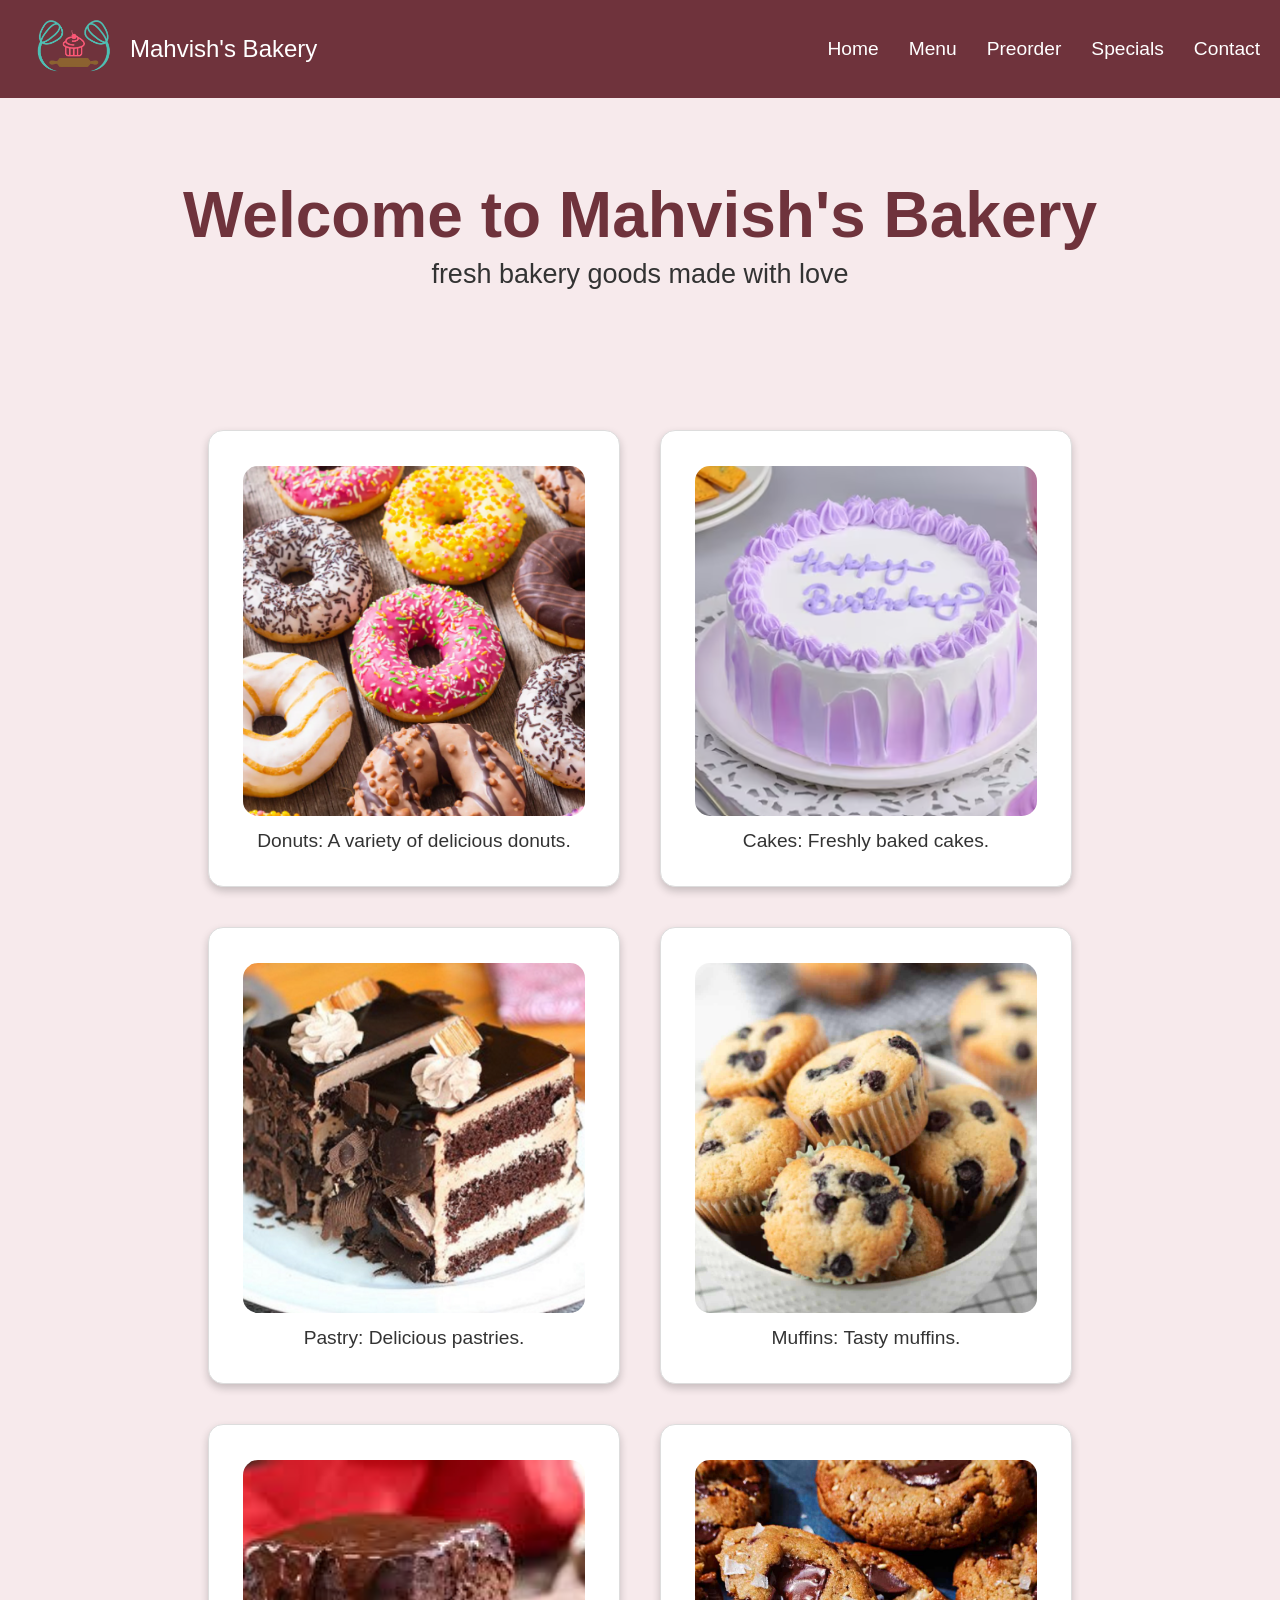
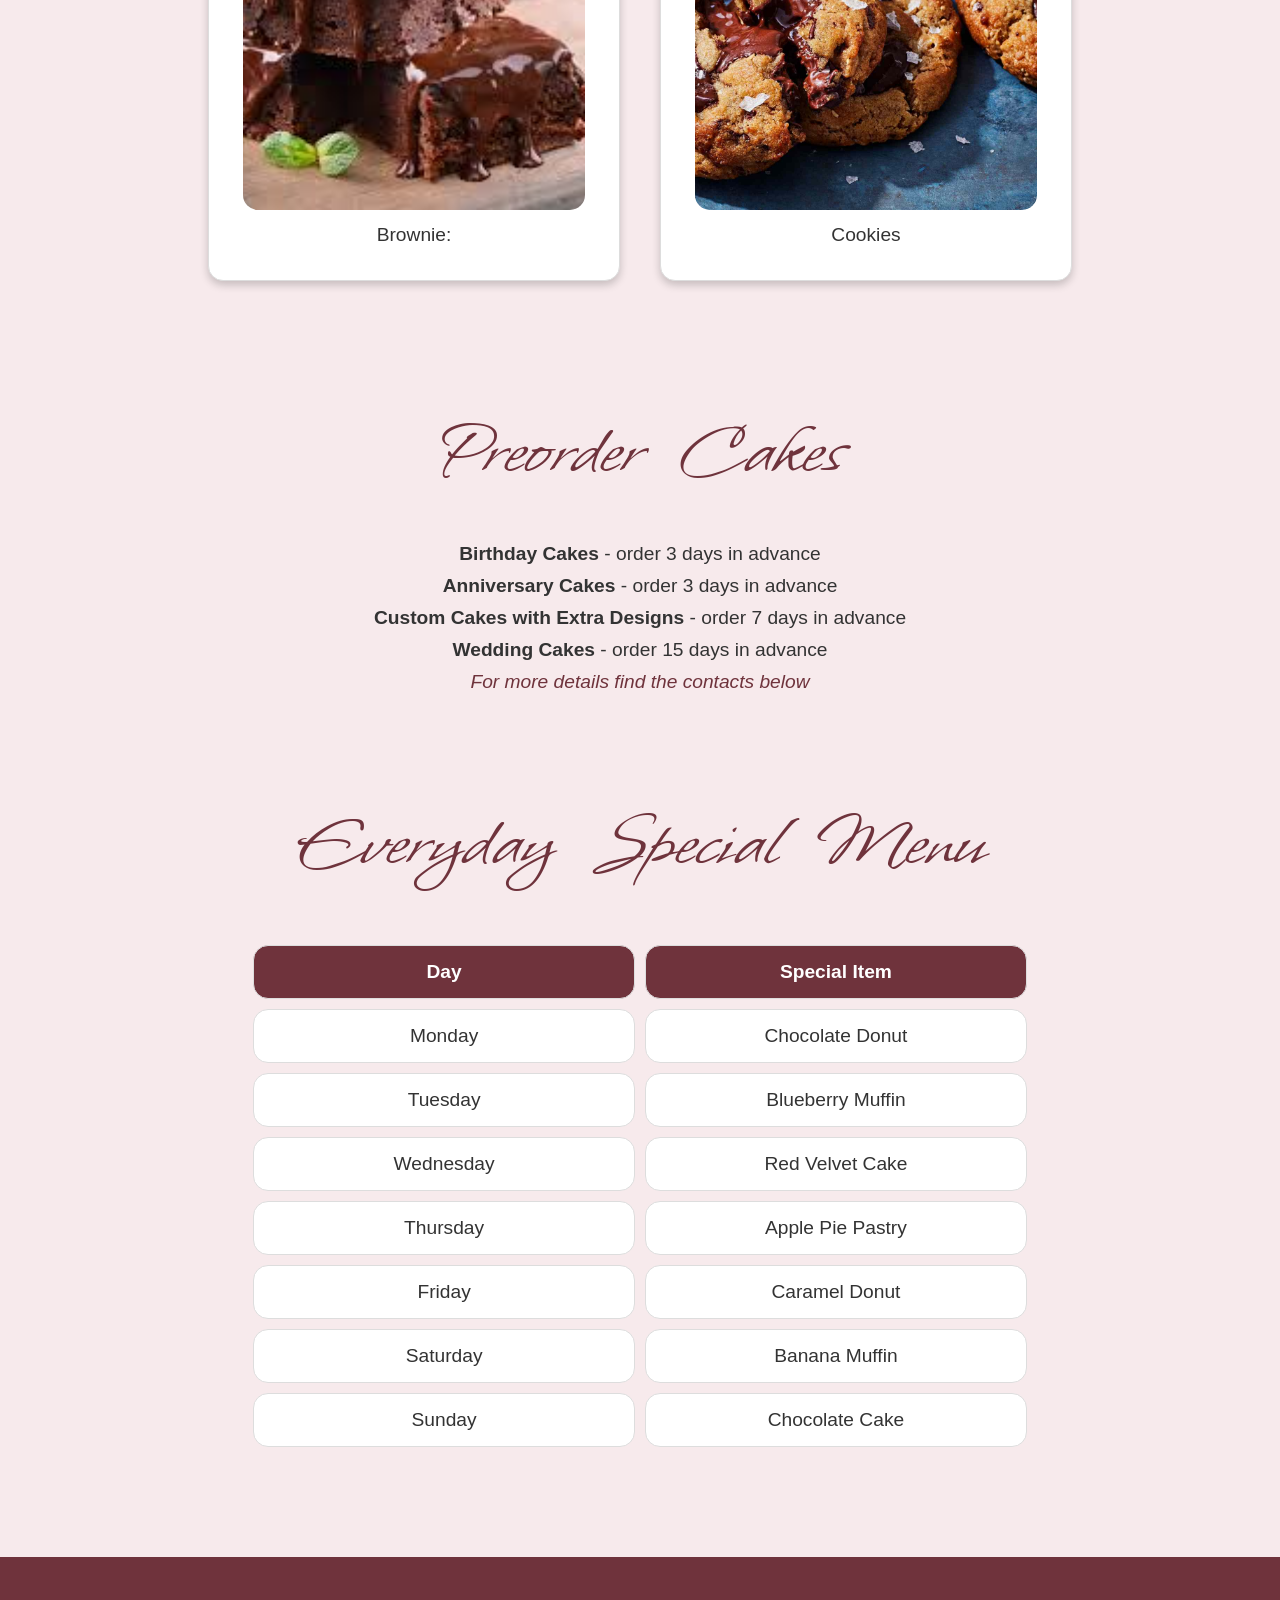
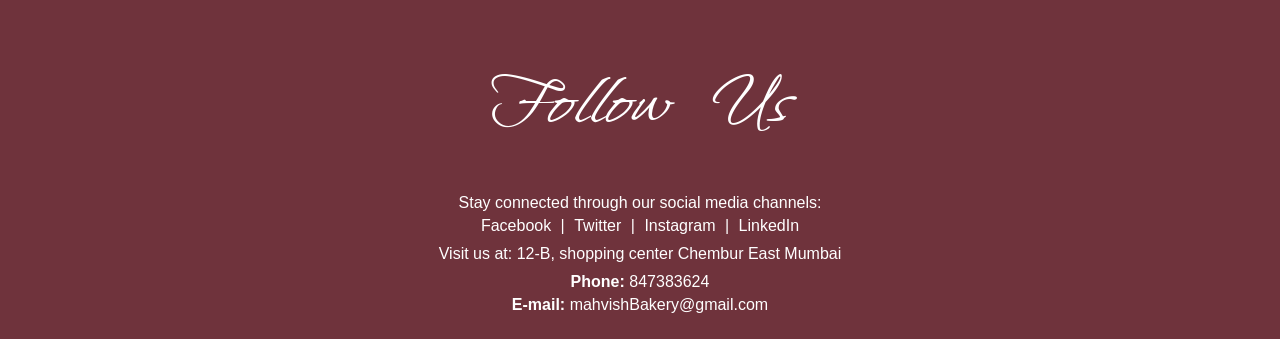
==== index.html @ 51daac36 "pwa 7" ====
<!DOCTYPE html>
<html lang="en">

<head>
    <meta charset="UTF-8">
    <title>Mahvish's Bakery</title>

    <link rel="manifest" href="manifest.json" />

    <!-- Theme color for the PWA -->
    <meta name="theme-color" content="#000000">
    <link rel="stylesheet" href="styles.css">
    <link rel="preconnect" href="https://fonts.googleapis.com">
    <link rel="preconnect" href="https://fonts.gstatic.com" crossorigin>
    <link href="https://fonts.googleapis.com/css2?family=Whisper&display=swap" rel="stylesheet">
</head>

<body>

    <nav>
        <div class="logo">
            <img src="assets/logo.png" alt="Bakery Logo" width="50" height="50">
            <span>Mahvish's Bakery</span>
        </div>
        <ul>
            <li><a href="#home">Home</a></li>
            <li><a href="#menu">Menu</a></li>
            <li><a href="#preorder">Preorder</a></li>
            <li><a href="#specials">Specials</a></li>
            <li><a href="#contact">Contact</a></li>
        </ul>
    </nav>

    <header>
        <h1>Welcome to Mahvish's Bakery</h1>
        <p>fresh bakery goods made with love</p>
    </header>

    <section id="top-menu">

        <div class="individual-item">
            <img src="assets/donuts.png" alt="Donuts">
            <p> Donuts: A variety of delicious donuts.</p>
        </div>

        <div class="individual-item">
            <img src="assets/cakes.png" alt="Cakes">
            <p> Cakes: Freshly baked cakes.</p>
        </div>

        <div class="individual-item">
            <img src="assets/pastry.png" alt="Pastry">
            <p>Pastry: Delicious pastries.</p>

        </div>

        <div class="individual-item">
            <img src="assets/muffins.png" alt="Muffins">
            <p> Muffins: Tasty muffins.</p>
        </div>

        <div class="individual-item">
            <img src="assets/brownie.png" alt="Brownie">
            <p> Brownie: </p>
        </div>

        <div class="individual-item">
            <img src="assets/cookies.png" alt="cookies">
            <p>Cookies</p>
        </div>


    </section>

    <section id="preorder">
        <h2>Preorder Cakes</h2>
        <ul type="none">

            <li>
                <strong> Birthday Cakes</strong> - order 3 days in advance
            </li>

            <li>
                <strong>Anniversary Cakes </strong>- order 3 days in advance
            </li>

            <li><strong>Custom Cakes with Extra Designs</strong> - order 7 days in advance</li>

            <li><strong>Wedding Cakes</strong> - order 15 days in advance
            </li>
            <li>For more details find the contacts below</li>

        </ul>

    </section>



    <section id="specials">
        <h2>Everyday Special Menu</h2>
        <table>
            <thead>
                <tr>
                    <th>Day</th>
                    <th>Special Item</th>
                </tr>
            </thead>

            <tr>
                <td>Monday</td>
                <td>Chocolate Donut</td>
            </tr>
            <tr>
                <td>Tuesday</td>
                <td>Blueberry Muffin</td>
            </tr>
            <tr>
                <td>Wednesday</td>
                <td>Red Velvet Cake</td>
            </tr>
            <tr>
                <td>Thursday</td>
                <td>Apple Pie Pastry</td>
            </tr>
            <tr>
                <td>Friday</td>
                <td>Caramel Donut</td>
            </tr>
            <tr>
                <td>Saturday</td>
                <td>Banana Muffin</td>
            </tr>
            <tr>
                <td>Sunday</td>
                <td>Chocolate Cake</td>
            </tr>
        </table>
    </section>

    <footer>

        <hr>
        <h2 style="color: white;">Follow Us</h2>
        <p>Stay connected through our social media channels:</p>
        <a href="https://facebook.com/ourbakery">Facebook</a> |
        <a href="https://twitter.com/ourbakery">Twitter</a> |
        <a href="https://instagram.com/ourbakery">Instagram</a> |
        <a href="https://linkedin.com/company/ourbakery">LinkedIn</a>

        <address>
            Visit us at:
            12-B, shopping center
            Chembur East
            Mumbai


        </address>
        <p><b>Phone: </b> 847383624</p>
        <p><b>E-mail: </b> mahvishBakery@gmail.com</p>

    </footer>

    <script>
        if ('serviceWorker' in navigator) {
          window.addEventListener('load', () => {
            navigator.serviceWorker.register('/service-worker.js')
              .then((registration) => {
                console.log('Service Worker registered with scope: ', registration.scope);
              })
              .catch((error) => {
                console.log('Service Worker registration failed: ', error);
              });
          });
        }
      </script>
      

</body>

</html>
---- styles.css ----
body {
    font-family: Arial, sans-serif;
    margin: 0;
    padding: 0;
    background-color: #f7eaec;
    color: #333;

}


nav {
    display: flex;
    justify-content: space-between;
    align-items: center;
    background-color: #6f333c;
    padding: 10px 20px;
}

nav .logo {
    display: flex;
    align-items: center;
}

nav .logo img {
    margin-right: 10px;
    height: auto;
    width: 100px;
}

nav .logo span {
    font-size: 1.5em;
    color: white;
}

nav > ul {
    list-style-type: none;
    margin: 0;
    padding: 0;
    display: flex;
}

nav ul li {
    margin-left: 30px;
}

nav ul li a {
    color: white;
    text-decoration: none;
    font-size: 1.2em;
    position: relative;
}

nav ul li a::after {
    content: '';
    display: block;
    height: 2px;
    background-color: #f7eaec;
    width: 0;
    position: absolute;
    left: 0;
    bottom: -5px;
    transition: width 0.3s ease;
}

nav ul li a:hover::after {
    width: 100%;
}

h2 {
    font-size: 5em;
    margin-bottom: 40px;
    color: #6f333c;
    font-family: "Whisper", cursive;
    font-weight: 400;
    font-style: normal;
    word-spacing: 25px;
}

header {
    text-align: center;
    padding: 20px 0;
    font-size: 2em;
}

header h1 {
    margin: 60px 0 7px 0;
    color: #6f333c;
}

header p {
    margin: 0;
    font-size: 27px;
    font-family: Verdana, Geneva, Tahoma, sans-serif;
}

section {
    margin: 100px 0;
    text-align: center;
}

#top-menu {
    display: flex;
    flex-wrap: wrap;
    justify-content: center;
}

.individual-item {
    width: 380px;
    margin: 20px;
    padding: 15px;
    background-color: white;
    border: 1px solid #ddd;
    border-radius: 15px;
    box-shadow: 0 4px 8px rgba(0, 0, 0, 0.2);
    transition: all 0.3s;
}

.individual-item img {
    width: 90%;
    height: 350px;
    border-radius: 15px;
    object-fit: cover;
    margin-top: 20px;
}

.individual-item p {
    font-size: 1.2em;
    margin-top: 10px;
}

.individual-item:hover {
    transform: scale(1.1);
}

#preorder ul {
    list-style-type: none;
    padding: 0;
}

#preorder li {
    margin-bottom: 10px;
    font-size: 1.2em;
}

#preorder li:last-child{
    color: #6f333c;
    font-style: italic;
}

table {
    width: 70%;
    border-collapse: collapse;
    margin: 20px auto;
    font-size: 1.2em;

}

table {
    width: 62%;
    border-collapse: separate;
    border-spacing: 10px;
    margin: 20px auto;
    font-size: 1.2em;
    border: none;
}

th,
td {
    padding: 15px;
    text-align: center;
    border: 1.5px solid #ddd;
    border-radius: 15px;
    background-color: white;
    width: 50%;
}

th {
    background-color: #6f333c;
    color: white;
    border-radius: 15px;
}

footer {
    background-color: #6f333c;
    color: white;
    padding: 20px;
    text-align: center;
}

footer a {
    color: #fff;
    text-decoration: none;
    margin: 0 5px;
}

footer a:hover {
    color: #f7eaec;
}

footer a:visited{
    color: yellow;
}

footer address {
    margin: 10px 0;
    font-style: normal;
}

footer p {
    margin: 5px 0;
}

footer hr {
    margin-bottom: 20px;
    border: none;
    height: 1px;
    background-color: #6f333c;
}
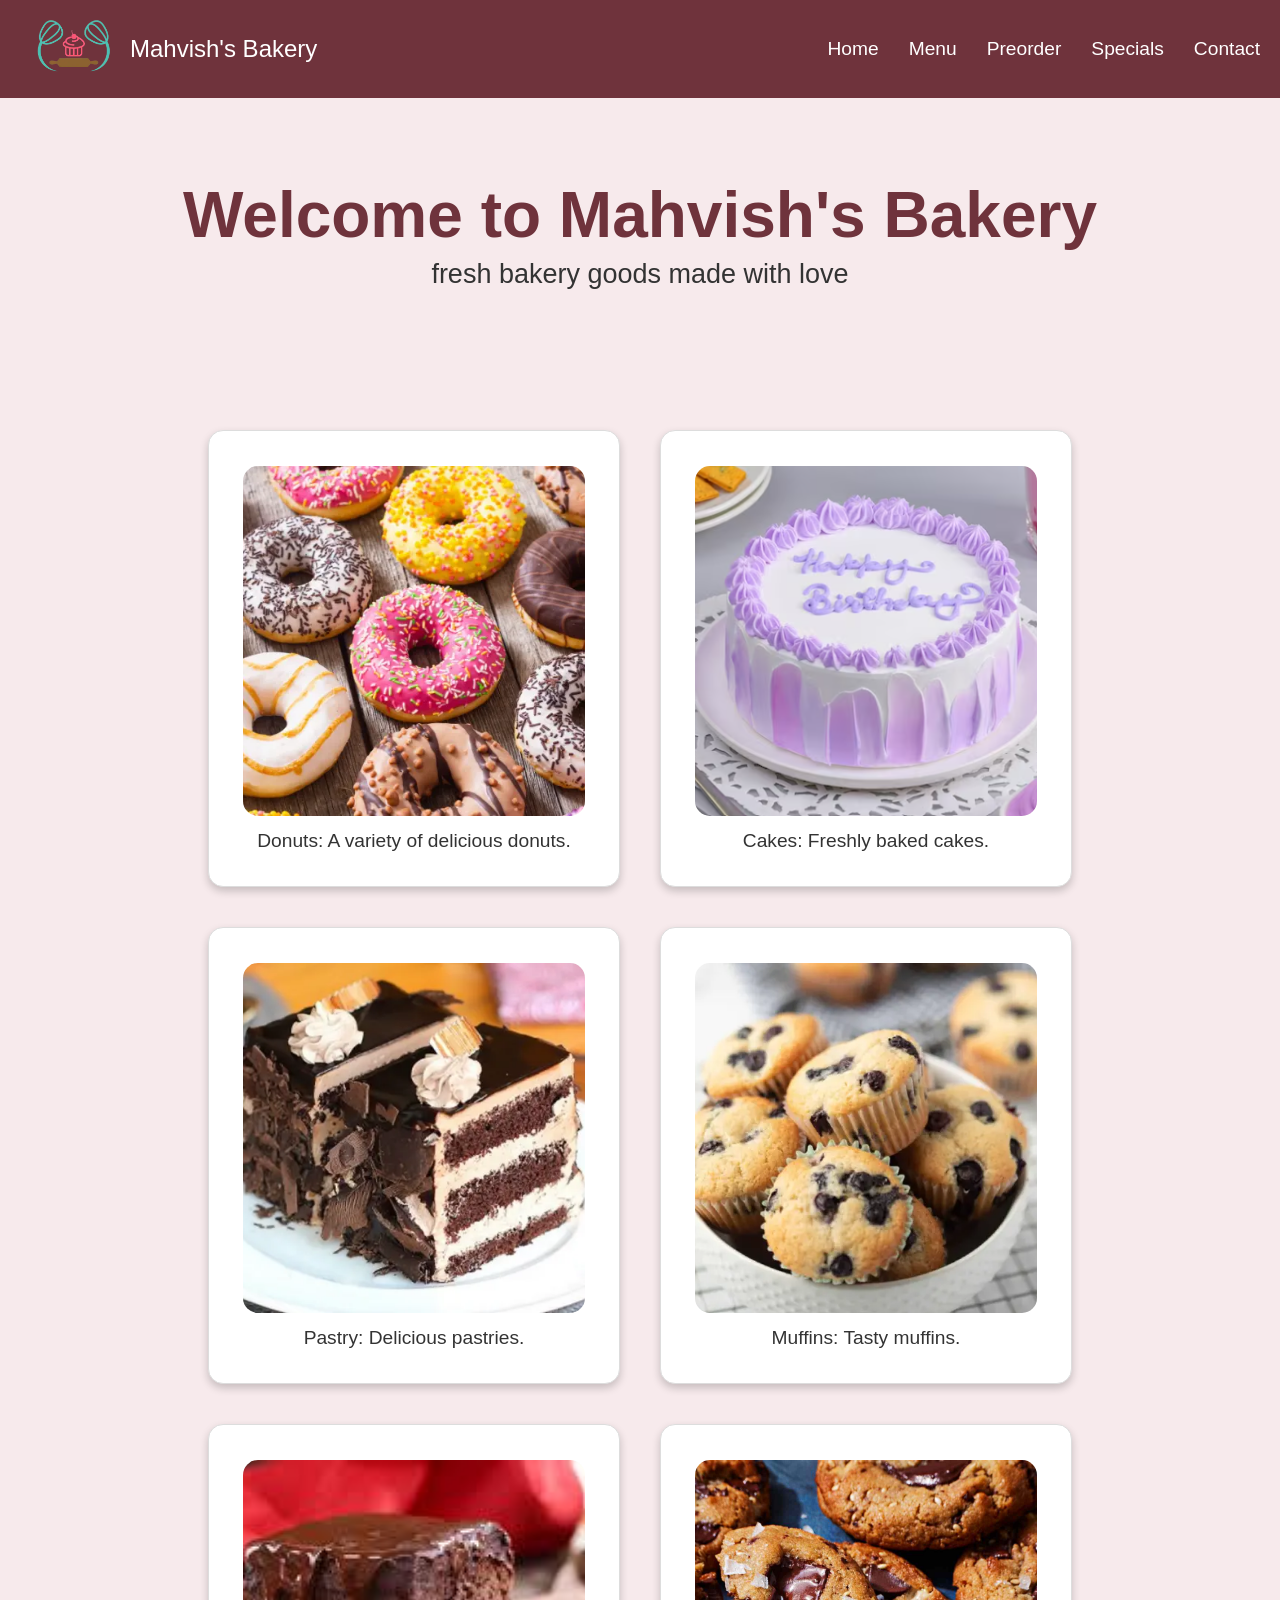
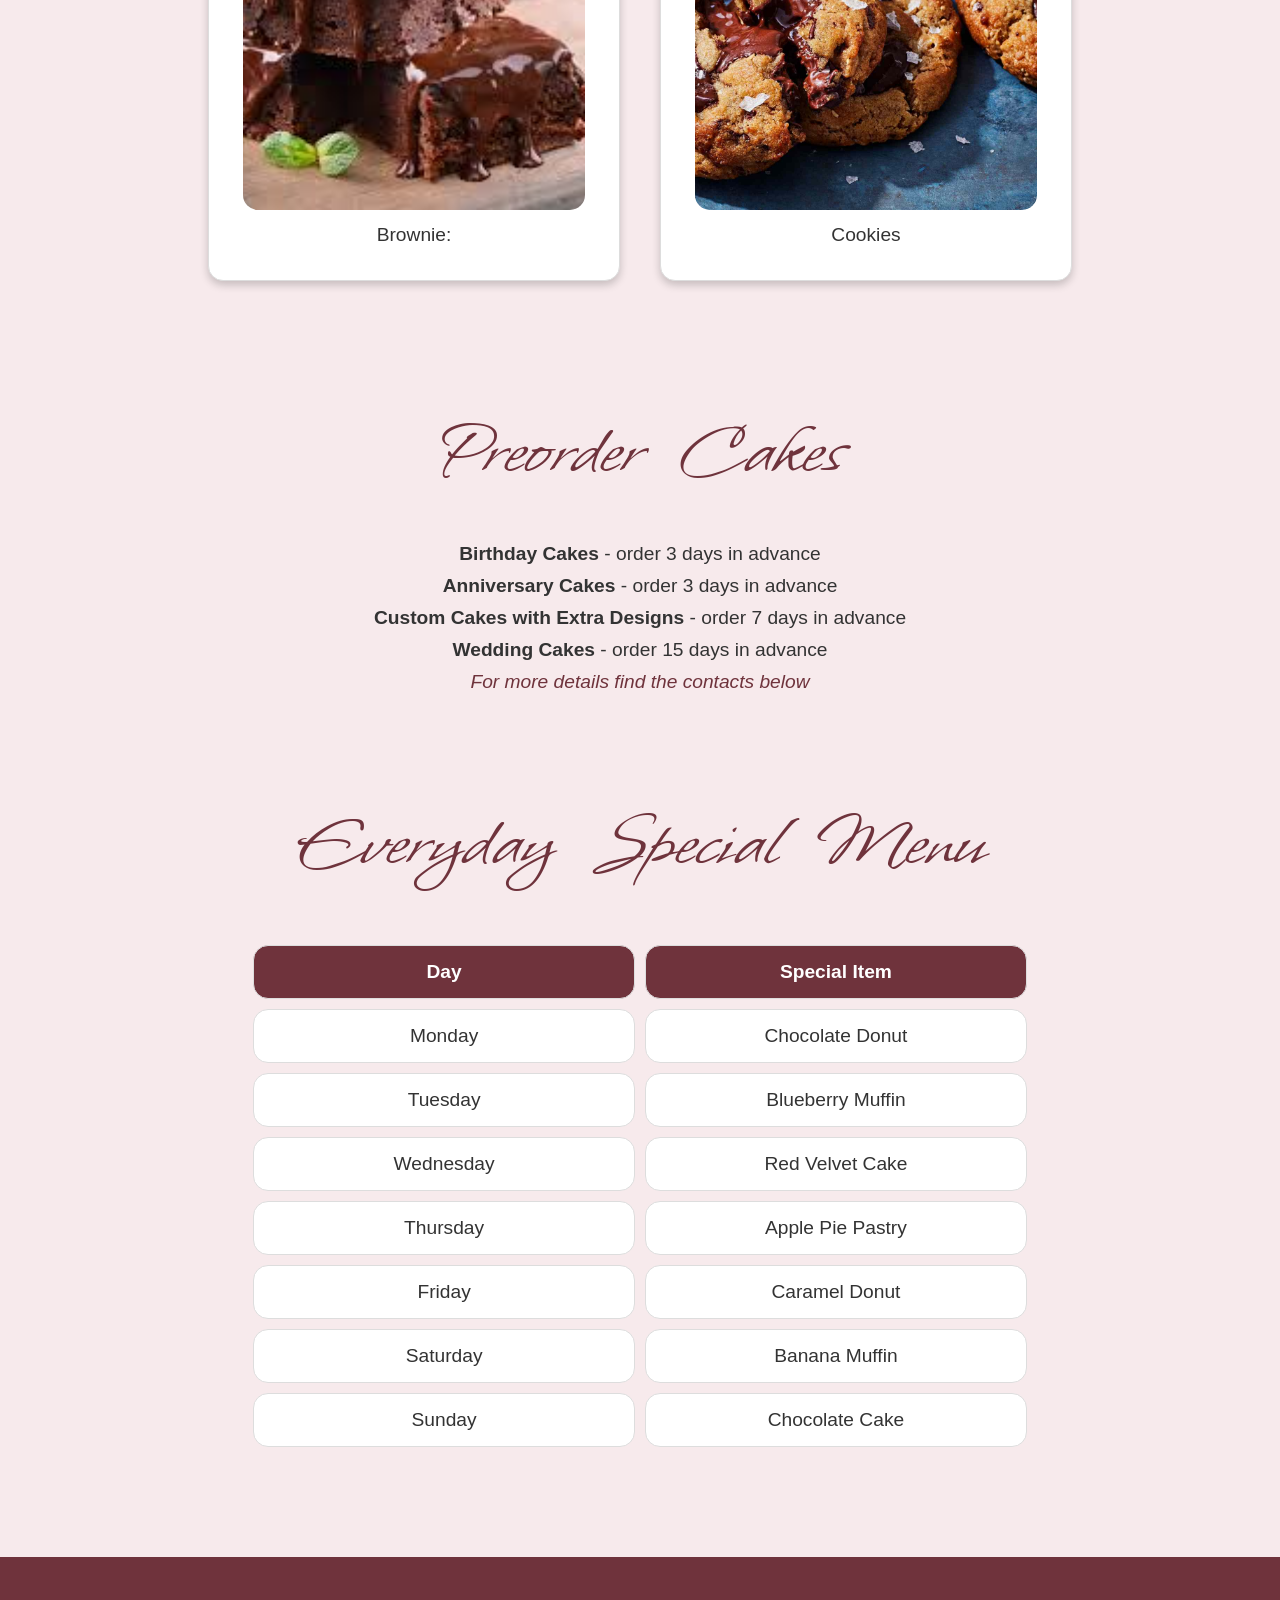
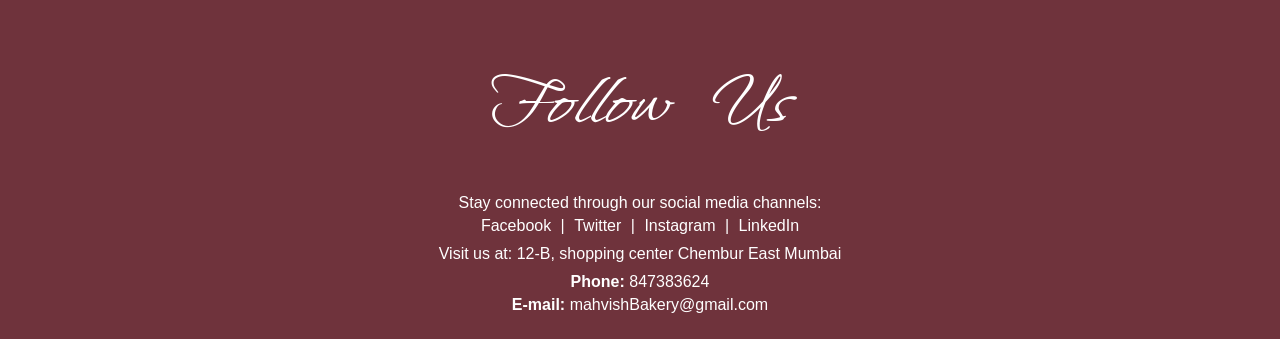
==== commit 93620cc8: "push notifications" ====
--- a/index.html
+++ b/index.html
@@ -10,6 +10,8 @@
     <!-- Theme color for the PWA -->
     <meta name="theme-color" content="#000000">
     <link rel="stylesheet" href="styles.css">
+    <meta name="viewport" content="width=device-width, initial-scale=1.0">
+
     <link rel="preconnect" href="https://fonts.googleapis.com">
     <link rel="preconnect" href="https://fonts.gstatic.com" crossorigin>
     <link href="https://fonts.googleapis.com/css2?family=Whisper&display=swap" rel="stylesheet">
@@ -19,7 +21,7 @@
 
     <nav>
         <div class="logo">
-            <img src="assets/logo.png" alt="Bakery Logo" width="50" height="50">
+            <img src="assets/logo.webp" alt="Bakery Logo" width="50" height="50">
             <span>Mahvish's Bakery</span>
         </div>
         <ul>
@@ -39,7 +41,7 @@
     <section id="top-menu">
 
         <div class="individual-item">
-            <img src="assets/donuts.png" alt="Donuts">
+            <img src="assets/donuts.webp" alt="Donuts">
             <p> Donuts: A variety of delicious donuts.</p>
         </div>
 
@@ -49,13 +51,13 @@
         </div>
 
         <div class="individual-item">
-            <img src="assets/pastry.png" alt="Pastry">
+            <img src="assets/pastry.webp" alt="Pastry">
             <p>Pastry: Delicious pastries.</p>
 
         </div>
 
         <div class="individual-item">
-            <img src="assets/muffins.png" alt="Muffins">
+            <img src="assets/muffins.webp" alt="Muffins">
             <p> Muffins: Tasty muffins.</p>
         </div>
 
@@ -161,19 +163,40 @@
     </footer>
 
     <script>
-        if ('serviceWorker' in navigator) {
-          window.addEventListener('load', () => {
-            navigator.serviceWorker.register('/service-worker.js')
-              .then((registration) => {
-                console.log('Service Worker registered with scope: ', registration.scope);
-              })
-              .catch((error) => {
-                console.log('Service Worker registration failed: ', error);
-              });
-          });
+        
+        window.addEventListener('load', () => {
+          
+          registerSW();
+        });
+      
+        async function registerSW() {
+          
+          if ('serviceWorker' in navigator) {
+            try {
+              await navigator.serviceWorker.register('/service-worker.js');
+              console.log('Service Worker registered successfully!');
+            }
+            catch (e) {
+              console.log('Service Worker registration failed:', e);
+            }
+          } else {
+            console.log('Service Worker is not supported in this browser');
+          }
         }
-      </script>
       
+   
+      if ('Notification' in window && navigator.serviceWorker) {
+        Notification.requestPermission().then(permission => {
+          console.log('Notification permission:', permission);
+          if (permission === 'granted') {
+            console.log('Permission granted for notifications');
+          } else {
+            console.log('Permission denied for notifications');
+          }
+        });
+      }   
+      
+    </script>
 
 </body>
 
